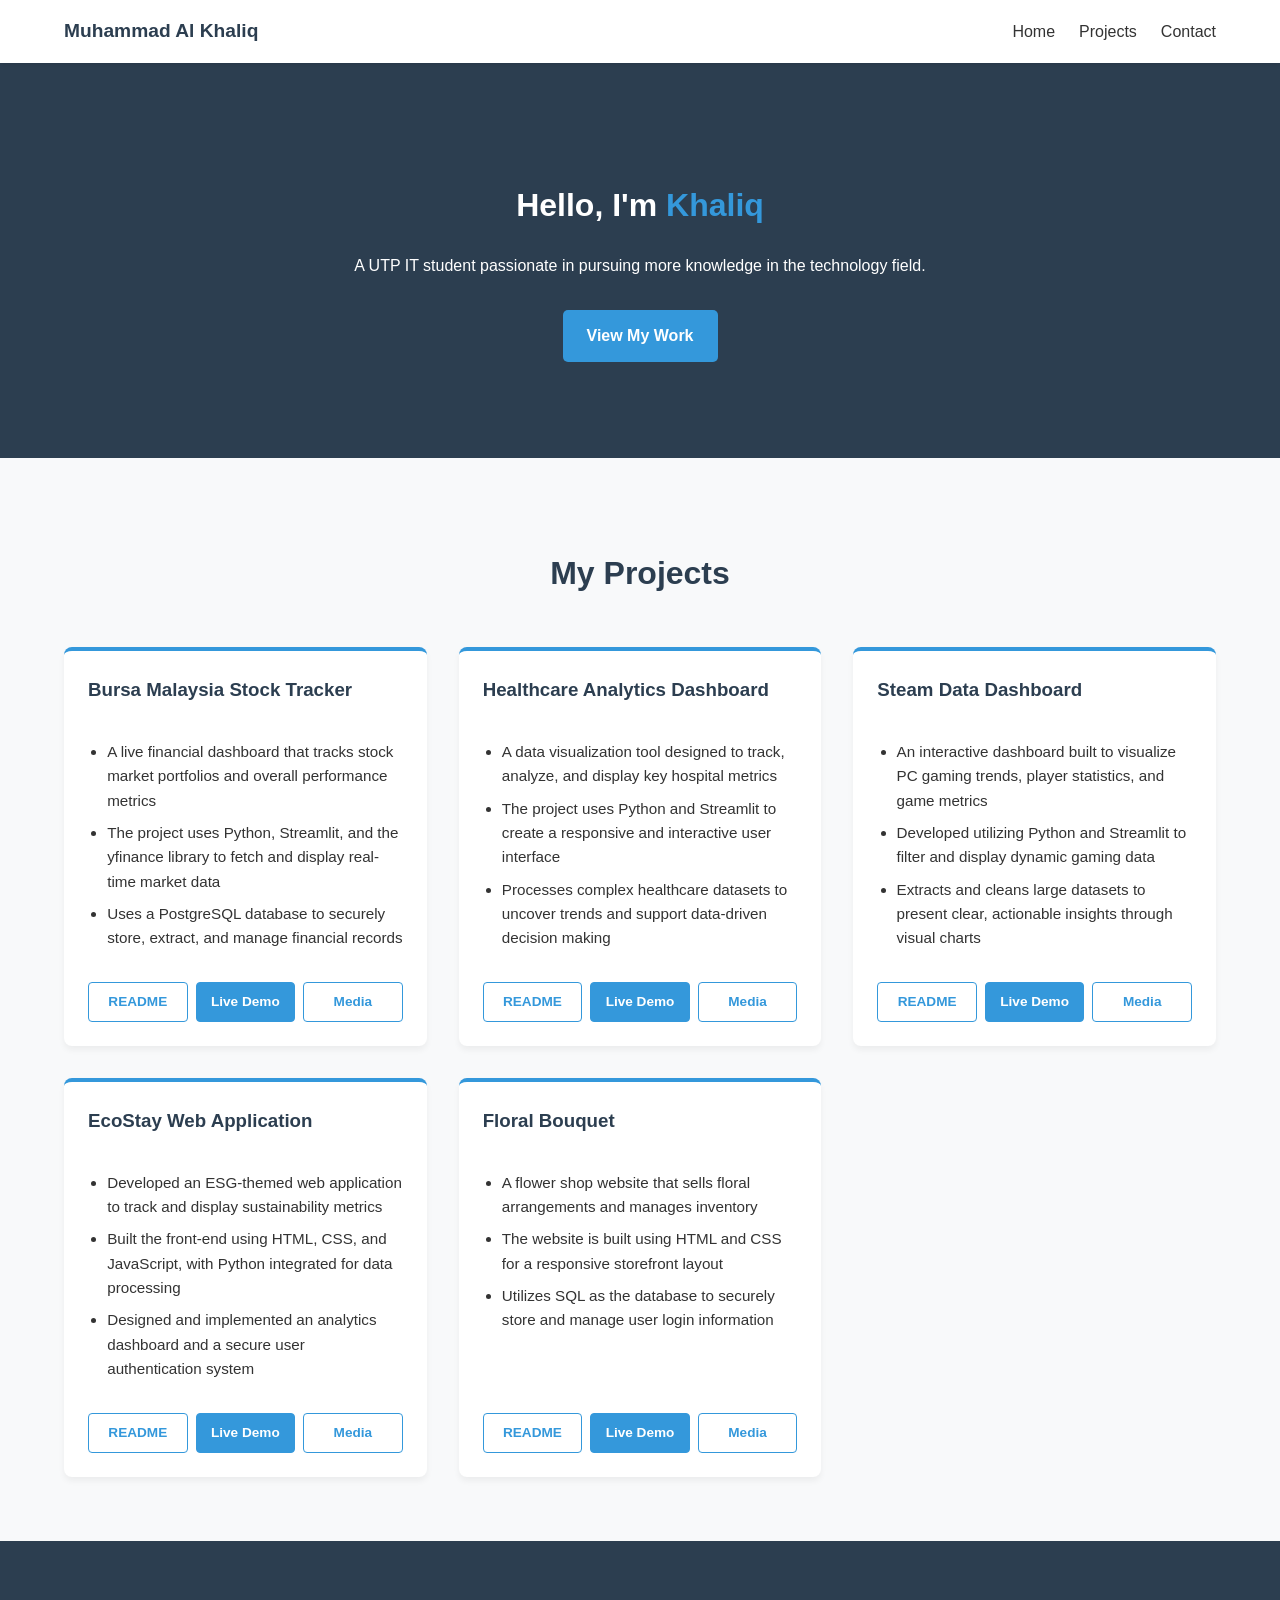
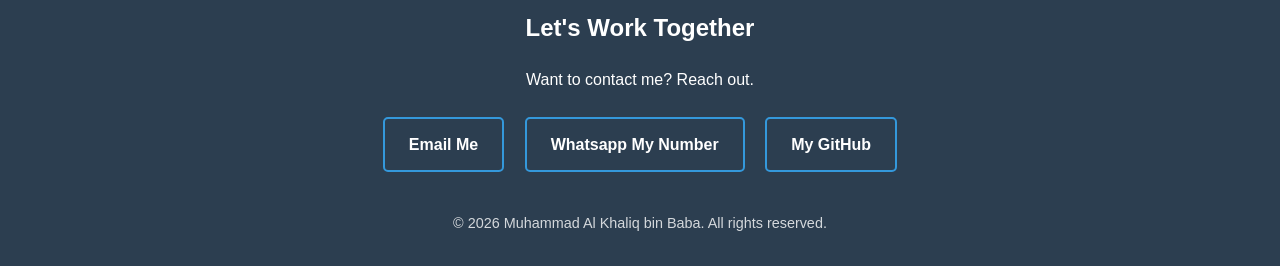
==== index.html @ 1da56ab4 "add media bursa tracker" ====
<!DOCTYPE html>
<html lang="en">
<head>
    <meta charset="UTF-8">
    <meta name="viewport" content="width=device-width, initial-scale=1.0">
    <title>Portfolio</title>
    <link rel="stylesheet" href="style.css">
</head>
<body>

    <nav>
        <div class="logo">Muhammad Al Khaliq</div>
        <ul>
            <li><a href="#hero">Home</a></li>
            <li><a href="#projects">Projects</a></li>
            <li><a href="#contact">Contact</a></li>
        </ul>
    </nav>

    <header id="hero">
        <div class="hero-content">
            <h1>Hello, I'm <span class="highlight">Khaliq</span></h1>
            <p>A UTP IT student passionate in pursuing more knowledge in the technology field.</p>
            <a href="#projects" class="btn">View My Work</a>
        </div>
    </header>

    <section id="projects">
        <h2 class="section-title">My Projects</h2>
        
        <div class="projects-grid">
            
            <div class="project-card">
                <h3>Bursa Malaysia Stock Tracker</h3>
                <ul>
                    <li>A live financial dashboard that tracks stock market portfolios and overall performance metrics</li>
                    <li>The project uses Python, Streamlit, and the yfinance library to fetch and display real-time market data</li>
                    <li>Uses a PostgreSQL database to securely store, extract, and manage financial records</li>
                </ul>
                <div class="card-buttons">
                    <a href="https://github.com/Kolek88/BursaStockTracker/blob/main/README.md" target="_blank" class="btn-card btn-outline">README</a>
                    <a href="https://bursastocktracker-klhqfrbndhfvcvckxnc3f3.streamlit.app/" target="_blank" class="btn-card btn-primary">Live Demo</a>
                    <a href="assets/Screen Recording 2026-03-22 025608.mp4" target="_blank" class="btn-card btn-outline">Media</a>
                </div>
            </div>

            <div class="project-card">
                <h3>Healthcare Analytics Dashboard</h3>
                <ul>
                    <li>A data visualization tool designed to track, analyze, and display key hospital metrics</li>
                    <li>The project uses Python and Streamlit to create a responsive and interactive user interface</li>
                    <li>Processes complex healthcare datasets to uncover trends and support data-driven decision making</li>
                </ul>
                <div class="card-buttons">
                    <a href="#" target="_blank" class="btn-card btn-outline">README</a>
                    <a href="#" target="_blank" class="btn-card btn-primary">Live Demo</a>
                    <a href="#" target="_blank" class="btn-card btn-outline">Media</a>
                </div>
            </div>

            <div class="project-card">
                <h3>Steam Data Dashboard</h3>
                <ul>
                    <li>An interactive dashboard built to visualize PC gaming trends, player statistics, and game metrics</li>
                    <li>Developed utilizing Python and Streamlit to filter and display dynamic gaming data</li>
                    <li>Extracts and cleans large datasets to present clear, actionable insights through visual charts</li>
                </ul>
                <div class="card-buttons">
                    <a href="https://github.com/Kolek88/steamlibrary_dashboard/blob/main/README.md" target="_blank" class="btn-card btn-outline">README</a>
                    <a href="https://steamlibrarydashboard-bc99vjmfpwi24e6jpdmfvm.streamlit.app/" target="_blank" class="btn-card btn-primary">Live Demo</a>
                    <a href="#" target="_blank" class="btn-card btn-outline">Media</a>
                </div>
            </div>

            <div class="project-card">
                <h3>EcoStay Web Application</h3>
                <ul>
                    <li>Developed an ESG-themed web application to track and display sustainability metrics</li>
                    <li>Built the front-end using HTML, CSS, and JavaScript, with Python integrated for data processing</li>
                    <li>Designed and implemented an analytics dashboard and a secure user authentication system</li>
                </ul>
                <div class="card-buttons">
                    <a href="#" target="_blank" class="btn-card btn-outline">README</a>
                    <a href="http://cvkhaliq.atwebpages.com/ttpEcostay/landing.html" target="_blank" class="btn-card btn-primary">Live Demo</a>
                    <a href="#" target="_blank" class="btn-card btn-outline">Media</a>
                </div>
            </div>

            <div class="project-card">
                <h3>Floral Bouquet</h3>
                <ul>
                    <li>A flower shop website that sells floral arrangements and manages inventory</li>
                    <li>The website is built using HTML and CSS for a responsive storefront layout</li>
                    <li>Utilizes SQL as the database to securely store and manage user login information</li>
                </ul>
                <div class="card-buttons">
                    <a href="#" target="_blank" class="btn-card btn-outline">README</a>
                    <a href="#" target="_blank" class="btn-card btn-primary">Live Demo</a>
                    <a href="#" target="_blank" class="btn-card btn-outline">Media</a>
                </div>
            </div>

        </div>
    </section>

    <footer id="contact">
        <h2>Let's Work Together</h2>
        <p>Want to contact me? Reach out.</p>
        <a href="mailto:alkhaliqbaba@gmail.com" class="btn btn-secondary">Email Me</a>
        <a href="tel:+601155095448" class="btn btn-secondary">Whatsapp My Number</a>
        <a href="https://github.com/Kolek88/Kolek88.github.io" class="btn btn-secondary">My GitHub</a>
        <div class="socials">
            <p>&copy; 2026 Muhammad Al Khaliq bin Baba. All rights reserved.</p>
        </div>
    </footer>
</body>
</html>
---- style.css ----
/* General Styles */
body {
    font-family: 'Segoe UI', Tahoma, Geneva, Verdana, sans-serif;
    margin: 0;
    padding: 0;
    background-color: #f8f9fa;
    color: #333;
    line-height: 1.6;
}

/* Navigation Bar */
nav {
    display: flex;
    justify-content: space-between;
    align-items: center;
    background-color: #fff;
    padding: 1rem 5%;
    box-shadow: 0 2px 5px rgba(0,0,0,0.1);
    position: sticky;
    top: 0;
    z-index: 1000;
}

.logo {
    font-weight: bold;
    font-size: 1.2rem;
    color: #2c3e50;
}

nav ul {
    list-style: none;
    display: flex;
    gap: 1.5rem;
    margin: 0;
    padding: 0;
}

nav a {
    text-decoration: none;
    color: #333;
    font-weight: 500;
}

nav a:hover {
    color: #3498db;
}

/* Hero Section */
#hero {
    background-color: #2c3e50;
    color: white;
    text-align: center;
    padding: 6rem 1rem;
}

.highlight {
    color: #3498db;
}

.btn {
    display: inline-block;
    background-color: #3498db;
    color: white;
    padding: 0.8rem 1.5rem;
    text-decoration: none;
    border-radius: 5px;
    margin-top: 1rem;
    font-weight: bold;
}

.btn:hover {
    background-color: #2980b9;
}

/* Projects Section */
#projects {
    padding: 4rem 5%;
    max-width: 1200px;
    margin: 0 auto;
}

.section-title {
    text-align: center;
    margin-bottom: 3rem;
    font-size: 2rem;
    color: #2c3e50;
}

/* The Grid for Javascript Cards */
.projects-grid {
    display: grid;
    grid-template-columns: repeat(auto-fit, minmax(320px, 1fr));
    gap: 2rem;
}

/* Generated Project Cards */
.project-card {
    background: white; /* This makes the card visible! */
    padding: 1.5rem;
    border-radius: 8px;
    box-shadow: 0 4px 6px rgba(0,0,0,0.05);
    border-top: 4px solid #3498db;
    
    /* These keep the buttons at the bottom */
    display: flex;
    flex-direction: column;
}

.project-card h3 {
    margin-top: 0;
    color: #2c3e50;
}

.project-card ul {
    padding-left: 1.2rem;
    margin-bottom: 1.5rem;
    flex-grow: 1; /* Pushes the buttons to the bottom */
}

.project-card li {
    margin-bottom: 0.5rem;
    font-size: 0.95rem;
}

/* New Button Styles for Cards */
.card-buttons {
    display: flex;
    gap: 0.5rem;
    margin-top: auto;
    flex-wrap: wrap; 
}

/* ... keep the rest of your button styles the same below this ... */

.btn-card {
    text-decoration: none;
    padding: 0.5rem 0.5rem;
    border-radius: 4px;
    font-size: 0.85rem;
    font-weight: bold;
    text-align: center;
    flex: 1; /* Makes all buttons the same width */
    transition: all 0.3s ease;
}

.btn-primary {
    background-color: #3498db;
    color: white;
    border: 1px solid #3498db;
}

.btn-primary:hover {
    background-color: #2980b9;
}

.btn-outline {
    background-color: transparent;
    color: #3498db;
    border: 1px solid #3498db;
}

.btn-outline:hover {
    background-color: #3498db;
    color: white;
}

/* Footer Section */
footer {
    background-color: #2c3e50;
    color: white;
    text-align: center;
    padding: 3rem 1rem 1rem;
}

.btn-secondary {
    background-color: transparent;
    border: 2px solid #3498db;
    margin: 0.5rem;
}

.btn-secondary:hover {
    background-color: #3498db;
    color: white;
}

.socials {
    margin-top: 2rem;
    font-size: 0.9rem;
    opacity: 0.8;
}

/* --- Project Detail Page Styles --- */

.project-header {
    text-align: center;
    padding: 4rem 1rem 2rem;
    background-color: #2c3e50;
    color: white;
}

.project-header h1 {
    margin: 0 0 0.5rem 0;
}

.project-details-container {
    max-width: 900px;
    margin: 0 auto;
    padding: 2rem 5%;
}

.media-section {
    margin-bottom: 4rem;
}

.media-section h2 {
    color: #2c3e50;
    border-bottom: 2px solid #3498db;
    padding-bottom: 0.5rem;
    margin-bottom: 1.5rem;
}

/* Make YouTube videos responsive */
.video-wrapper {
    position: relative;
    padding-bottom: 56.25%; /* 16:9 Aspect Ratio */
    height: 0;
    overflow: hidden;
    border-radius: 8px;
    box-shadow: 0 4px 6px rgba(0,0,0,0.1);
}

.video-wrapper iframe {
    position: absolute;
    top: 0;
    left: 0;
    width: 100%;
    height: 100%;
}

/* Image Grid */
.image-gallery {
    display: grid;
    grid-template-columns: repeat(auto-fit, minmax(300px, 1fr));
    gap: 1.5rem;
}

.gallery-img {
    width: 100%;
    height: auto;
    border-radius: 8px;
    box-shadow: 0 4px 6px rgba(0,0,0,0.1);
    transition: transform 0.3s ease;
}

.gallery-img:hover {
    transform: scale(1.02);
}

.project-description p {
    font-size: 1.1rem;
    line-height: 1.8;
    margin-bottom: 1rem;
}
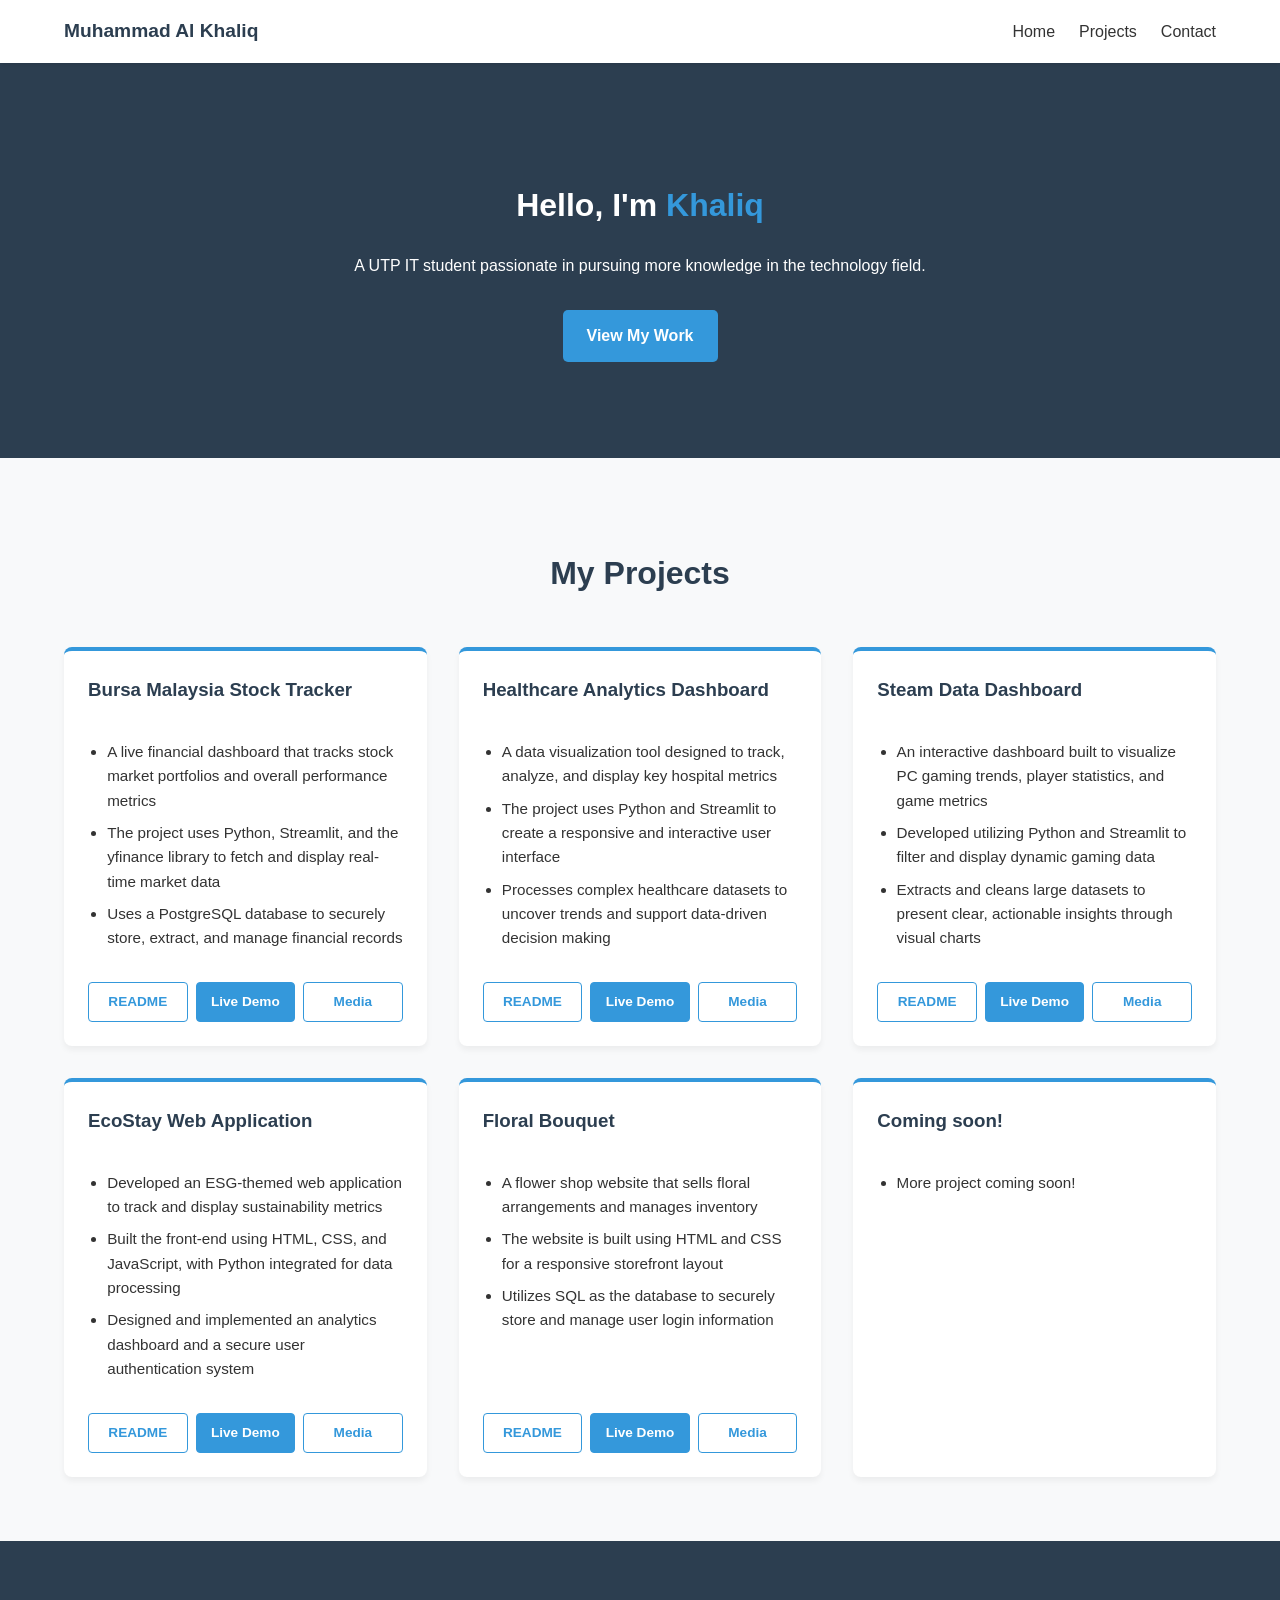
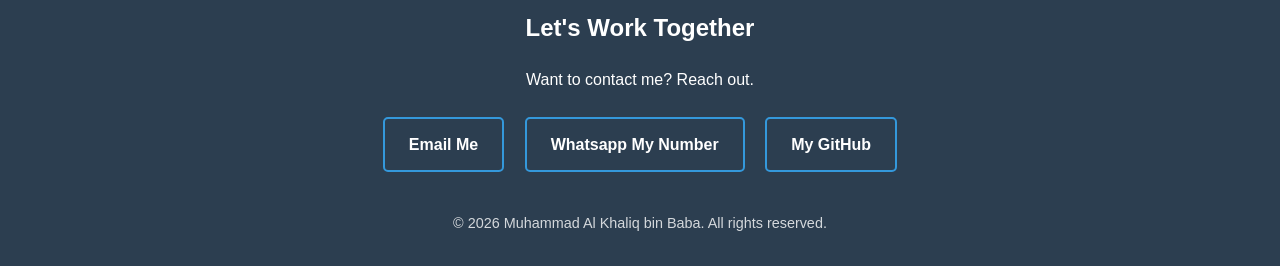
==== commit 03543cd2: "Update index.html" ====
--- a/index.html
+++ b/index.html
@@ -40,7 +40,7 @@
                 <div class="card-buttons">
                     <a href="https://github.com/Kolek88/BursaStockTracker/blob/main/README.md" target="_blank" class="btn-card btn-outline">README</a>
                     <a href="https://bursastocktracker-klhqfrbndhfvcvckxnc3f3.streamlit.app/" target="_blank" class="btn-card btn-primary">Live Demo</a>
-                    <a href="assets/Screen Recording 2026-03-22 025608.mp4" target="_blank" class="btn-card btn-outline">Media</a>
+                    <a href="assets/bursa_media.mp4" target="_blank" class="btn-card btn-outline">Media</a>
                 </div>
             </div>
 
@@ -52,9 +52,9 @@
                     <li>Processes complex healthcare datasets to uncover trends and support data-driven decision making</li>
                 </ul>
                 <div class="card-buttons">
-                    <a href="#" target="_blank" class="btn-card btn-outline">README</a>
-                    <a href="#" target="_blank" class="btn-card btn-primary">Live Demo</a>
-                    <a href="#" target="_blank" class="btn-card btn-outline">Media</a>
+                    <a href="https://github.com/Kolek88/healthcare_dashboard/blob/main/README.md" target="_blank" class="btn-card btn-outline">README</a>
+                    <a href="https://healthcaredashboard-nehafilvke3ai64e8wccv5.streamlit.app/" target="_blank" class="btn-card btn-primary">Live Demo</a>
+                    <a href="wip.html" class="btn-card btn-outline">Media</a>
                 </div>
             </div>
 
@@ -68,7 +68,7 @@
                 <div class="card-buttons">
                     <a href="https://github.com/Kolek88/steamlibrary_dashboard/blob/main/README.md" target="_blank" class="btn-card btn-outline">README</a>
                     <a href="https://steamlibrarydashboard-bc99vjmfpwi24e6jpdmfvm.streamlit.app/" target="_blank" class="btn-card btn-primary">Live Demo</a>
-                    <a href="#" target="_blank" class="btn-card btn-outline">Media</a>
+                    <a href="wip.html" target="_blank" class="btn-card btn-outline">Media</a>
                 </div>
             </div>
 
@@ -80,9 +80,9 @@
                     <li>Designed and implemented an analytics dashboard and a secure user authentication system</li>
                 </ul>
                 <div class="card-buttons">
-                    <a href="#" target="_blank" class="btn-card btn-outline">README</a>
+                    <a href="https://github.com/Kolek88/Ecostay/blob/main/README.md" target="_blank" class="btn-card btn-outline">README</a>
                     <a href="http://cvkhaliq.atwebpages.com/ttpEcostay/landing.html" target="_blank" class="btn-card btn-primary">Live Demo</a>
-                    <a href="#" target="_blank" class="btn-card btn-outline">Media</a>
+                    <a href="wip.html" target="_blank" class="btn-card btn-outline">Media</a>
                 </div>
             </div>
 
@@ -94,9 +94,18 @@
                     <li>Utilizes SQL as the database to securely store and manage user login information</li>
                 </ul>
                 <div class="card-buttons">
-                    <a href="#" target="_blank" class="btn-card btn-outline">README</a>
-                    <a href="#" target="_blank" class="btn-card btn-primary">Live Demo</a>
-                    <a href="#" target="_blank" class="btn-card btn-outline">Media</a>
+                    <a href="https://github.com/Kolek88/FloralBouquet/blob/main/README.md" target="_blank" class="btn-card btn-outline">README</a>
+                    <a href="http://cvkhaliq.atwebpages.com/WAIPAssignment/Main.html" target="_blank" class="btn-card btn-primary">Live Demo</a>
+                    <a href="wip.html" target="_blank" class="btn-card btn-outline">Media</a>
+                </div>
+            </div>
+
+            <div class="project-card">
+                <h3>Coming soon!</h3>
+                <ul>
+                    <li>More project coming soon!</li>
+                </ul>
+                <div class="card-buttons">
                 </div>
             </div>
 
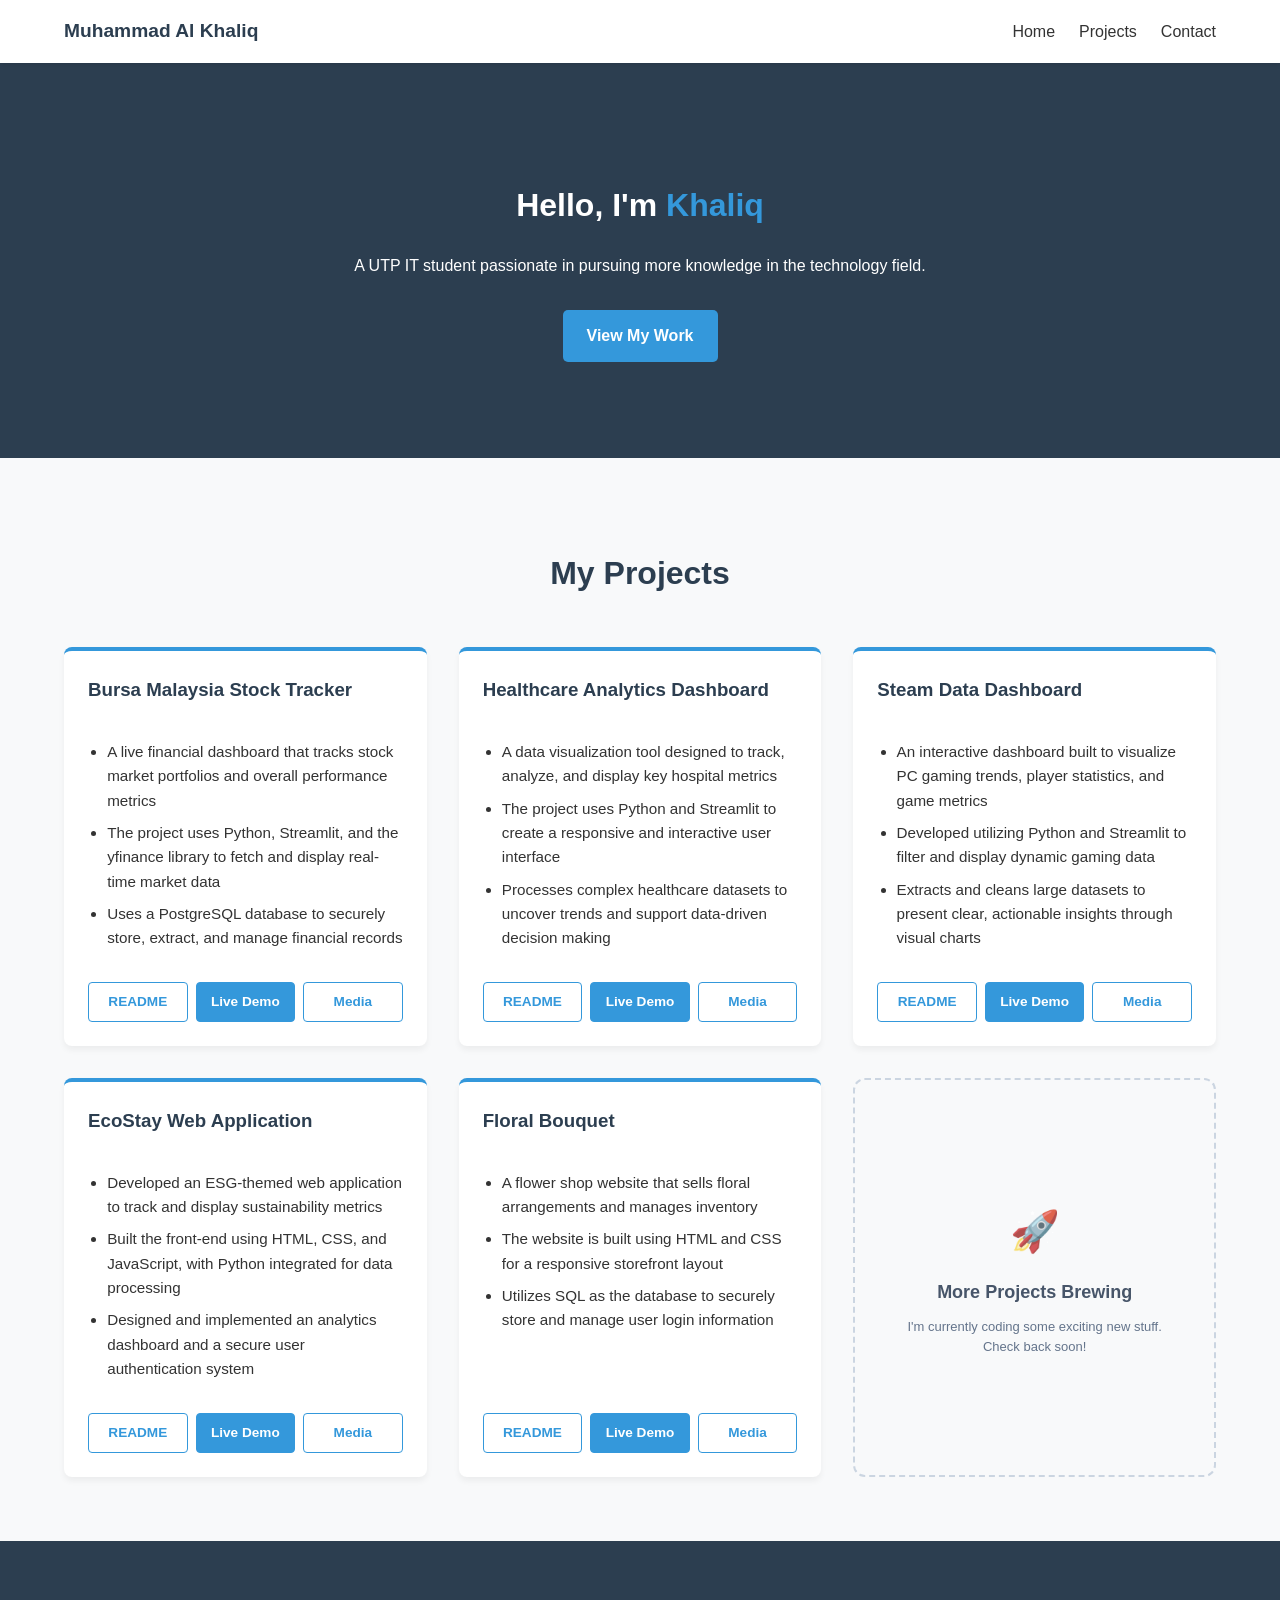
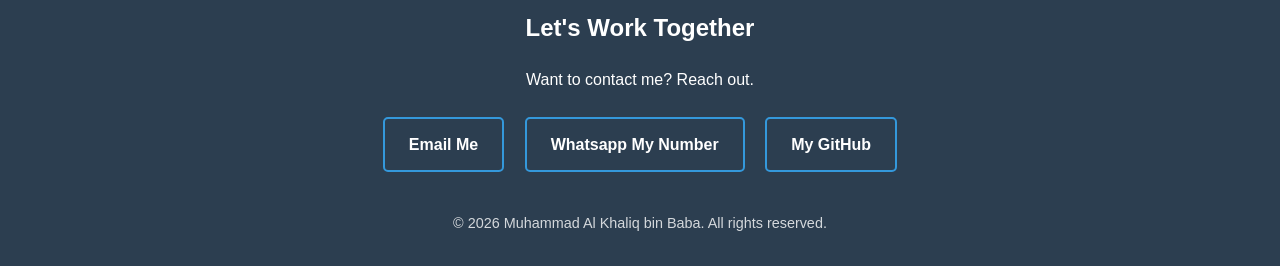
==== commit 80824115: "Update index.html" ====
--- a/index.html
+++ b/index.html
@@ -100,13 +100,12 @@
                 </div>
             </div>
 
-            <div class="project-card">
-                <h3>Coming soon!</h3>
-                <ul>
-                    <li>More project coming soon!</li>
-                </ul>
-                <div class="card-buttons">
-                </div>
+            <div style="background: #f8f9fa; border: 2px dashed #cbd5e1; border-radius: 12px; padding: 40px 20px; text-align: center; box-shadow: none; display: flex; flex-direction: column; justify-content: center; align-items: center; min-height: 250px; box-sizing: border-box;">                
+                <div style="font-size: 40px; margin-bottom: 15px; opacity: 0.8;">🚀</div>
+                <h3 style="margin: 0 0 10px 0; color: #475569; font-size: 18px;">More Projects Brewing</h3>
+                <p style="margin: 0; color: #64748b; font-size: 13px; line-height: 1.5; max-width: 80%;">
+                    I'm currently coding some exciting new stuff. Check back soon!
+                </p>
             </div>
 
         </div>
